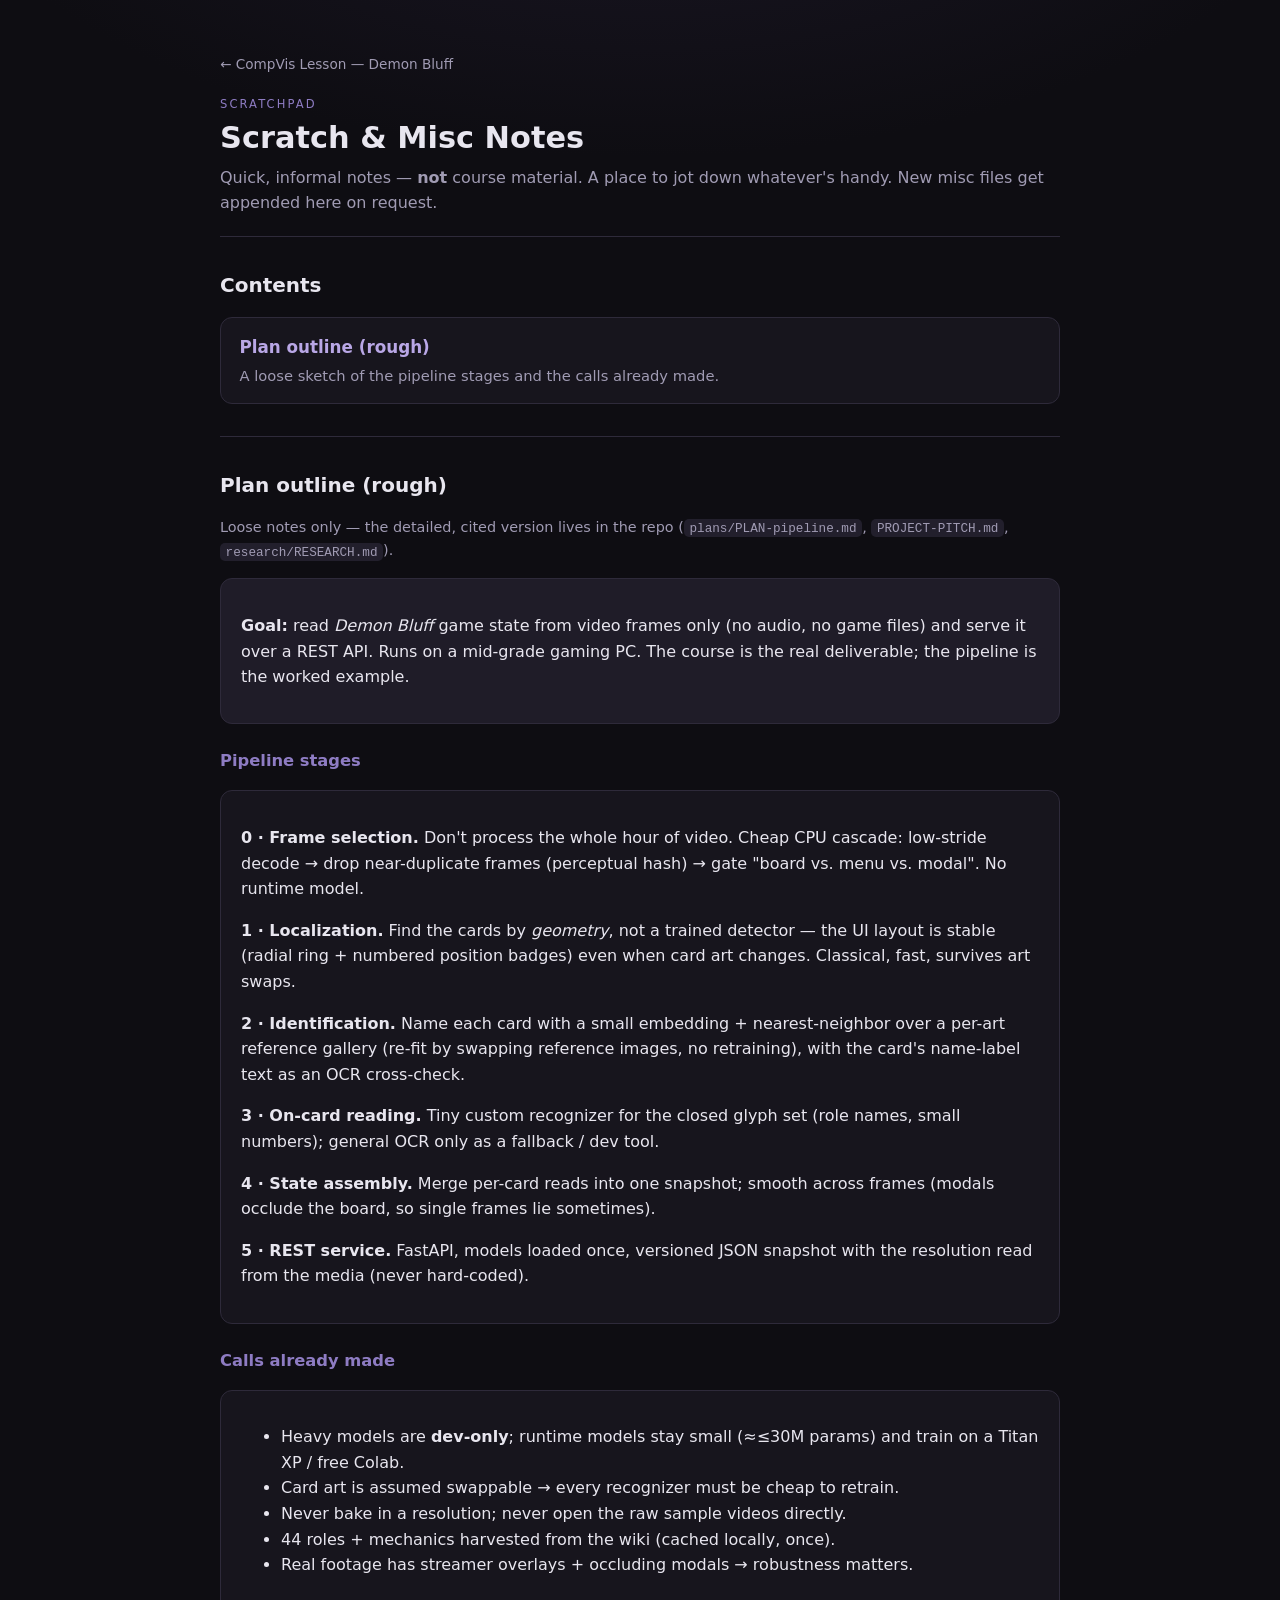
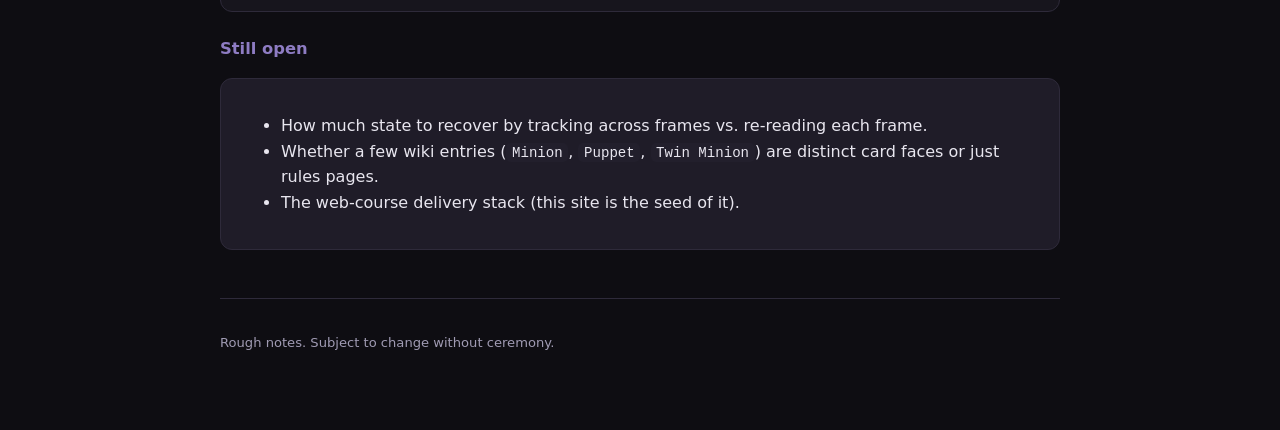
==== site/pages/notes.html @ 11912f87 "Initial commit: scaffold, wiki harvest, research pass, and web surface Bootstrap of the CompVis Less" ====
<!DOCTYPE html>
<html lang="en">
<head>
  <meta charset="utf-8" />
  <meta name="viewport" content="width=device-width, initial-scale=1" />
  <title>Scratch &amp; Misc Notes — CompVis Lesson</title>
  <meta name="description" content="Quick informal notes for the Demon Bluff CV lesson project." />
  <link rel="stylesheet" href="../assets/style.css" />
</head>
<body>
  <div class="wrap">
    <p class="crumb"><a href="../index.html">← CompVis Lesson — Demon Bluff</a></p>
    <header class="site">
      <p class="eyebrow">Scratchpad</p>
      <h1>Scratch &amp; Misc Notes</h1>
      <p class="tagline">Quick, informal notes — <strong>not</strong> course material. A place to
        jot down whatever's handy. New misc files get appended here on request.</p>
    </header>

    <h2>Contents</h2>
    <ul class="pages">
      <li><a class="title" href="#plan-outline">Plan outline (rough)</a>
        <div class="desc">A loose sketch of the pipeline stages and the calls already made.</div></li>
    </ul>

    <hr />

    <h2 id="plan-outline">Plan outline (rough)</h2>
    <p class="note">Loose notes only — the detailed, cited version lives in the repo
      (<code>plans/PLAN-pipeline.md</code>, <code>PROJECT-PITCH.md</code>, <code>research/RESEARCH.md</code>).</p>

    <div class="panel scratch">
      <p><strong>Goal:</strong> read <em>Demon Bluff</em> game state from video frames only (no audio,
        no game files) and serve it over a REST API. Runs on a mid-grade gaming PC. The course is the
        real deliverable; the pipeline is the worked example.</p>
    </div>

    <h3>Pipeline stages</h3>
    <div class="panel">
      <p><strong>0 · Frame selection.</strong> Don't process the whole hour of video. Cheap CPU
        cascade: low-stride decode → drop near-duplicate frames (perceptual hash) → gate
        "board vs. menu vs. modal". No runtime model.</p>
      <p><strong>1 · Localization.</strong> Find the cards by <em>geometry</em>, not a trained
        detector — the UI layout is stable (radial ring + numbered position badges) even when card
        art changes. Classical, fast, survives art swaps.</p>
      <p><strong>2 · Identification.</strong> Name each card with a small embedding + nearest-neighbor
        over a per-art reference gallery (re-fit by swapping reference images, no retraining), with
        the card's name-label text as an OCR cross-check.</p>
      <p><strong>3 · On-card reading.</strong> Tiny custom recognizer for the closed glyph set (role
        names, small numbers); general OCR only as a fallback / dev tool.</p>
      <p><strong>4 · State assembly.</strong> Merge per-card reads into one snapshot; smooth across
        frames (modals occlude the board, so single frames lie sometimes).</p>
      <p><strong>5 · REST service.</strong> FastAPI, models loaded once, versioned JSON snapshot with
        the resolution read from the media (never hard-coded).</p>
    </div>

    <h3>Calls already made</h3>
    <div class="panel">
      <ul>
        <li>Heavy models are <strong>dev-only</strong>; runtime models stay small
          (≈≤30M params) and train on a Titan XP / free Colab.</li>
        <li>Card art is assumed swappable → every recognizer must be cheap to retrain.</li>
        <li>Never bake in a resolution; never open the raw sample videos directly.</li>
        <li>44 roles + mechanics harvested from the wiki (cached locally, once).</li>
        <li>Real footage has streamer overlays + occluding modals → robustness matters.</li>
      </ul>
    </div>

    <h3>Still open</h3>
    <div class="panel scratch">
      <ul>
        <li>How much state to recover by tracking across frames vs. re-reading each frame.</li>
        <li>Whether a few wiki entries (<code>Minion</code>, <code>Puppet</code>, <code>Twin Minion</code>)
          are distinct card faces or just rules pages.</li>
        <li>The web-course delivery stack (this site is the seed of it).</li>
      </ul>
    </div>

    <footer class="site">
      <p>Rough notes. Subject to change without ceremony.</p>
    </footer>
  </div>
</body>
</html>
---- site/assets/style.css ----
/* CompVis Lesson — Demon Bluff : shared site styles.
   Served identically by the local dev server (utils/python/serve_site.py) and
   by GitHub Pages. All links are relative so the site works both at "/" (local)
   and at "/<repo>/" (project Pages subdirectory). */

:root {
  --bg: #0e0d12;
  --bg-panel: #17151d;
  --bg-panel-2: #1f1c28;
  --border: #2e2a3a;
  --text: #e8e6ef;
  --muted: #a09bb3;
  --accent: #c0392b;        /* demon red */
  --accent-2: #8e7cc3;      /* arcane violet */
  --link: #b9a7e6;
  --radius: 12px;
  --maxw: 880px;
  font-size: 16px;
}

* { box-sizing: border-box; }

body {
  margin: 0;
  background: radial-gradient(1200px 600px at 50% -10%, #1b1726 0%, var(--bg) 60%);
  color: var(--text);
  font-family: system-ui, -apple-system, "Segoe UI", Roboto, sans-serif;
  line-height: 1.6;
}

.wrap { max-width: var(--maxw); margin: 0 auto; padding: 2.5rem 1.25rem 4rem; }

header.site {
  border-bottom: 1px solid var(--border);
  padding-bottom: 1.25rem;
  margin-bottom: 1.75rem;
}
header.site .eyebrow {
  text-transform: uppercase;
  letter-spacing: 0.18em;
  font-size: 0.72rem;
  color: var(--accent-2);
  margin: 0 0 0.4rem;
}
header.site h1 { margin: 0; font-size: 1.9rem; line-height: 1.2; }
header.site p.tagline { color: var(--muted); margin: 0.5rem 0 0; }

a { color: var(--link); text-decoration: none; }
a:hover { text-decoration: underline; }

.crumb { font-size: 0.85rem; color: var(--muted); margin-bottom: 1.25rem; }
.crumb a { color: var(--muted); }

h2 { font-size: 1.25rem; margin: 2rem 0 0.75rem; }
h3 { font-size: 1.02rem; margin: 1.5rem 0 0.4rem; color: var(--accent-2); }

ul.pages { list-style: none; padding: 0; margin: 1rem 0 0; display: grid; gap: 0.85rem; }
ul.pages li {
  background: var(--bg-panel);
  border: 1px solid var(--border);
  border-radius: var(--radius);
  padding: 1rem 1.15rem;
  transition: border-color 0.15s ease, transform 0.15s ease;
}
ul.pages li:hover { border-color: var(--accent-2); transform: translateY(-1px); }
ul.pages li a.title { font-weight: 600; font-size: 1.05rem; }
ul.pages li .desc { color: var(--muted); font-size: 0.92rem; margin-top: 0.2rem; }
ul.pages li .tag {
  display: inline-block; font-size: 0.68rem; text-transform: uppercase;
  letter-spacing: 0.08em; color: var(--muted);
  border: 1px solid var(--border); border-radius: 999px;
  padding: 0.05rem 0.55rem; margin-left: 0.5rem; vertical-align: middle;
}

.panel {
  background: var(--bg-panel);
  border: 1px solid var(--border);
  border-radius: var(--radius);
  padding: 1.1rem 1.25rem;
  margin: 1rem 0;
}
.panel.scratch { background: var(--bg-panel-2); }

.note { color: var(--muted); font-size: 0.9rem; }
code, pre { font-family: ui-monospace, "Cascadia Code", Consolas, monospace; }
code { background: #221f2c; padding: 0.1rem 0.35rem; border-radius: 5px; font-size: 0.88em; }
pre { background: #221f2c; border: 1px solid var(--border); border-radius: 8px; padding: 0.9rem 1rem; overflow-x: auto; }

hr { border: none; border-top: 1px solid var(--border); margin: 2rem 0; }

footer.site {
  margin-top: 3rem; padding-top: 1.25rem; border-top: 1px solid var(--border);
  color: var(--muted); font-size: 0.82rem;
}
.status-dot { color: var(--accent); }
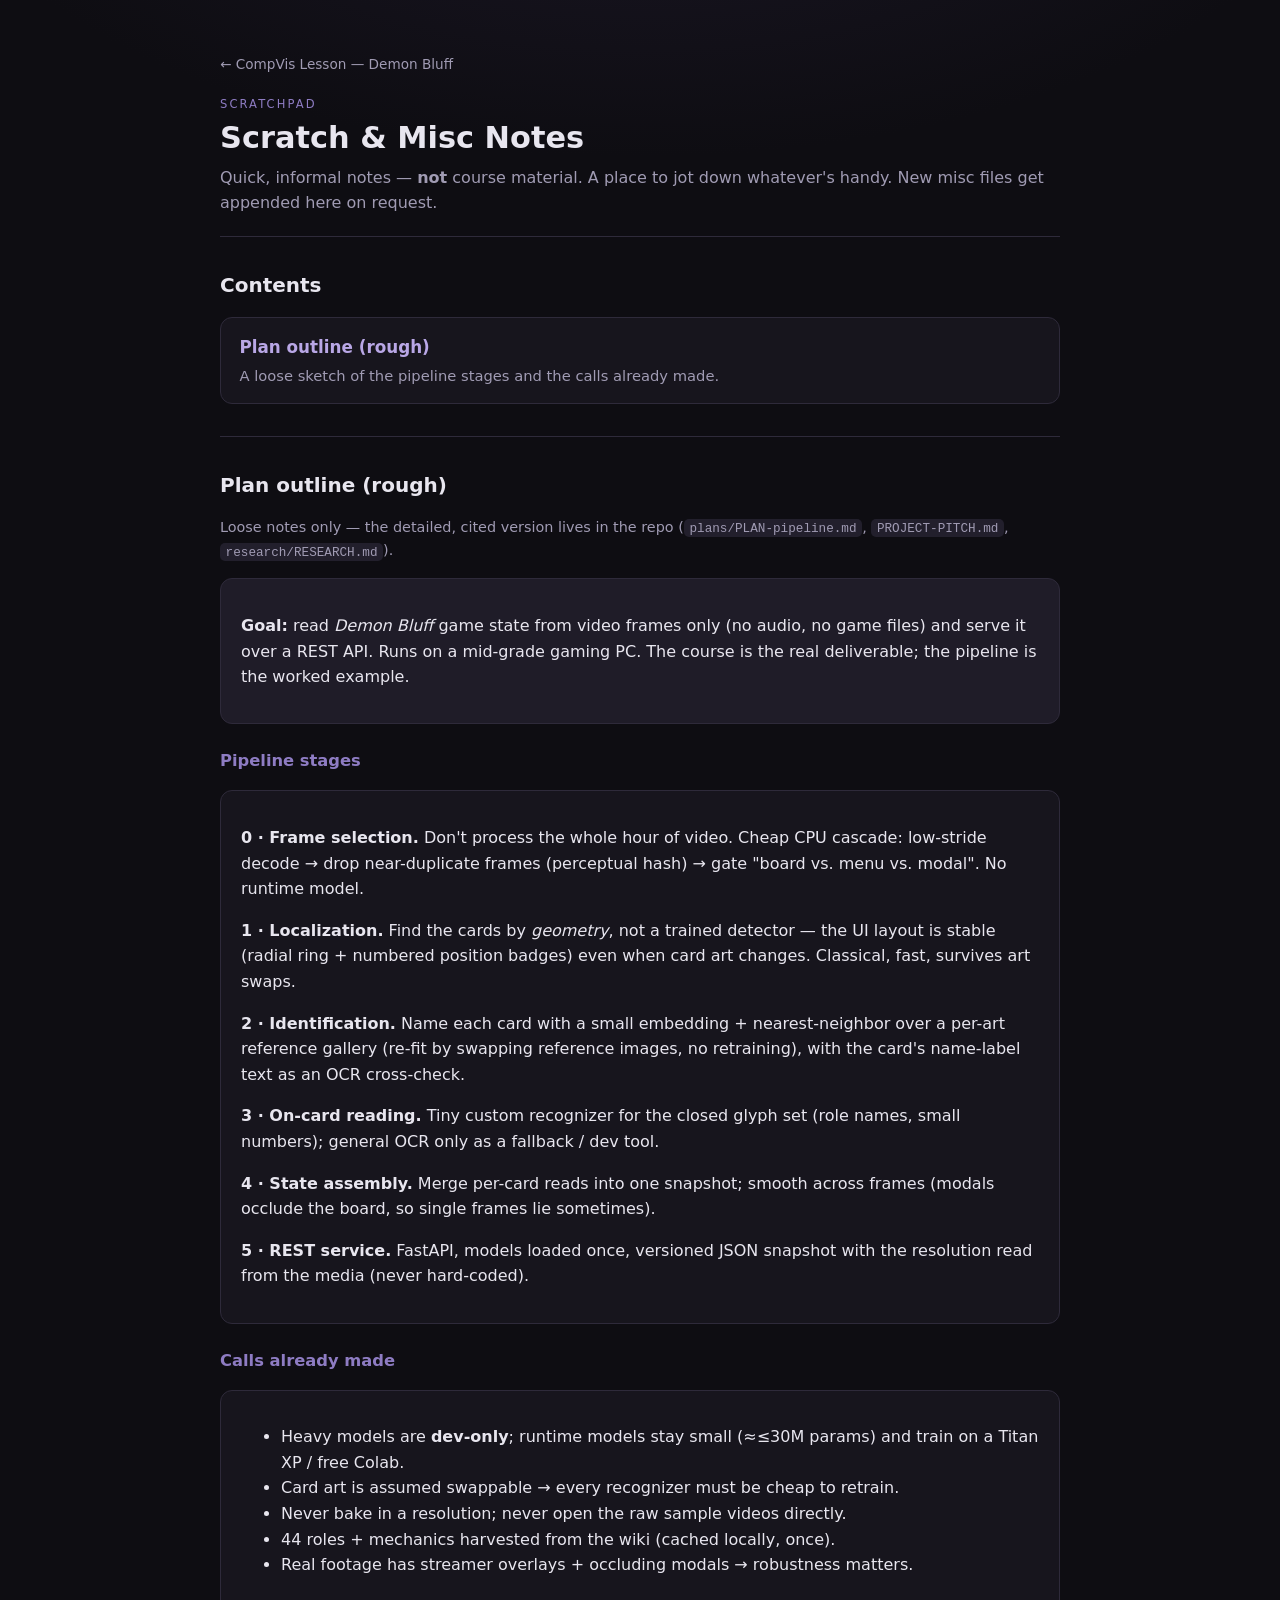
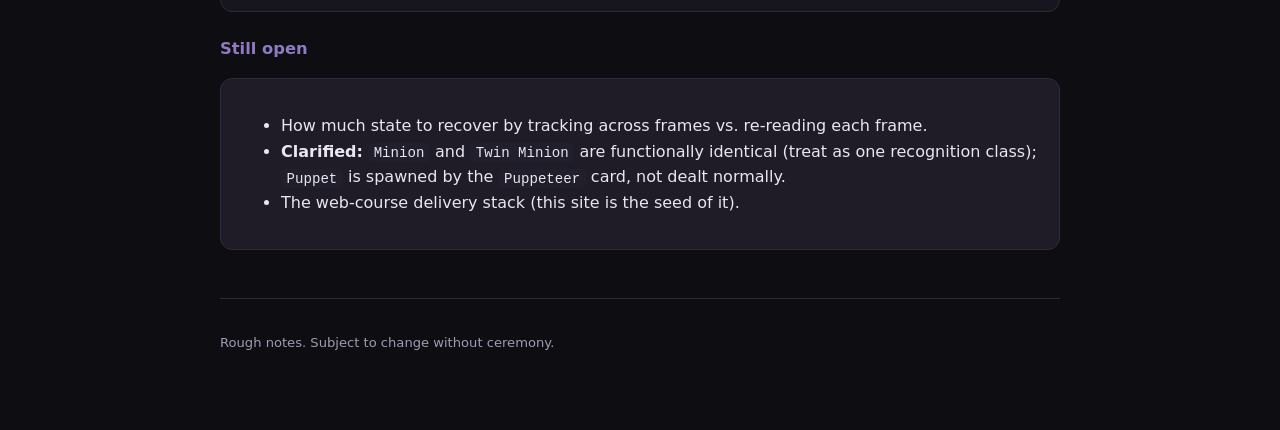
==== commit 6645ef9a: "Add Claude launcher; record Minion/Puppet/Twin Minion clarification - .claude/launch.json: Claude Co" ====
--- a/site/pages/notes.html
+++ b/site/pages/notes.html
@@ -70,8 +70,9 @@
     <div class="panel scratch">
       <ul>
         <li>How much state to recover by tracking across frames vs. re-reading each frame.</li>
-        <li>Whether a few wiki entries (<code>Minion</code>, <code>Puppet</code>, <code>Twin Minion</code>)
-          are distinct card faces or just rules pages.</li>
+        <li><strong>Clarified:</strong> <code>Minion</code> and <code>Twin Minion</code> are
+          functionally identical (treat as one recognition class); <code>Puppet</code> is spawned by
+          the <code>Puppeteer</code> card, not dealt normally.</li>
         <li>The web-course delivery stack (this site is the seed of it).</li>
       </ul>
     </div>
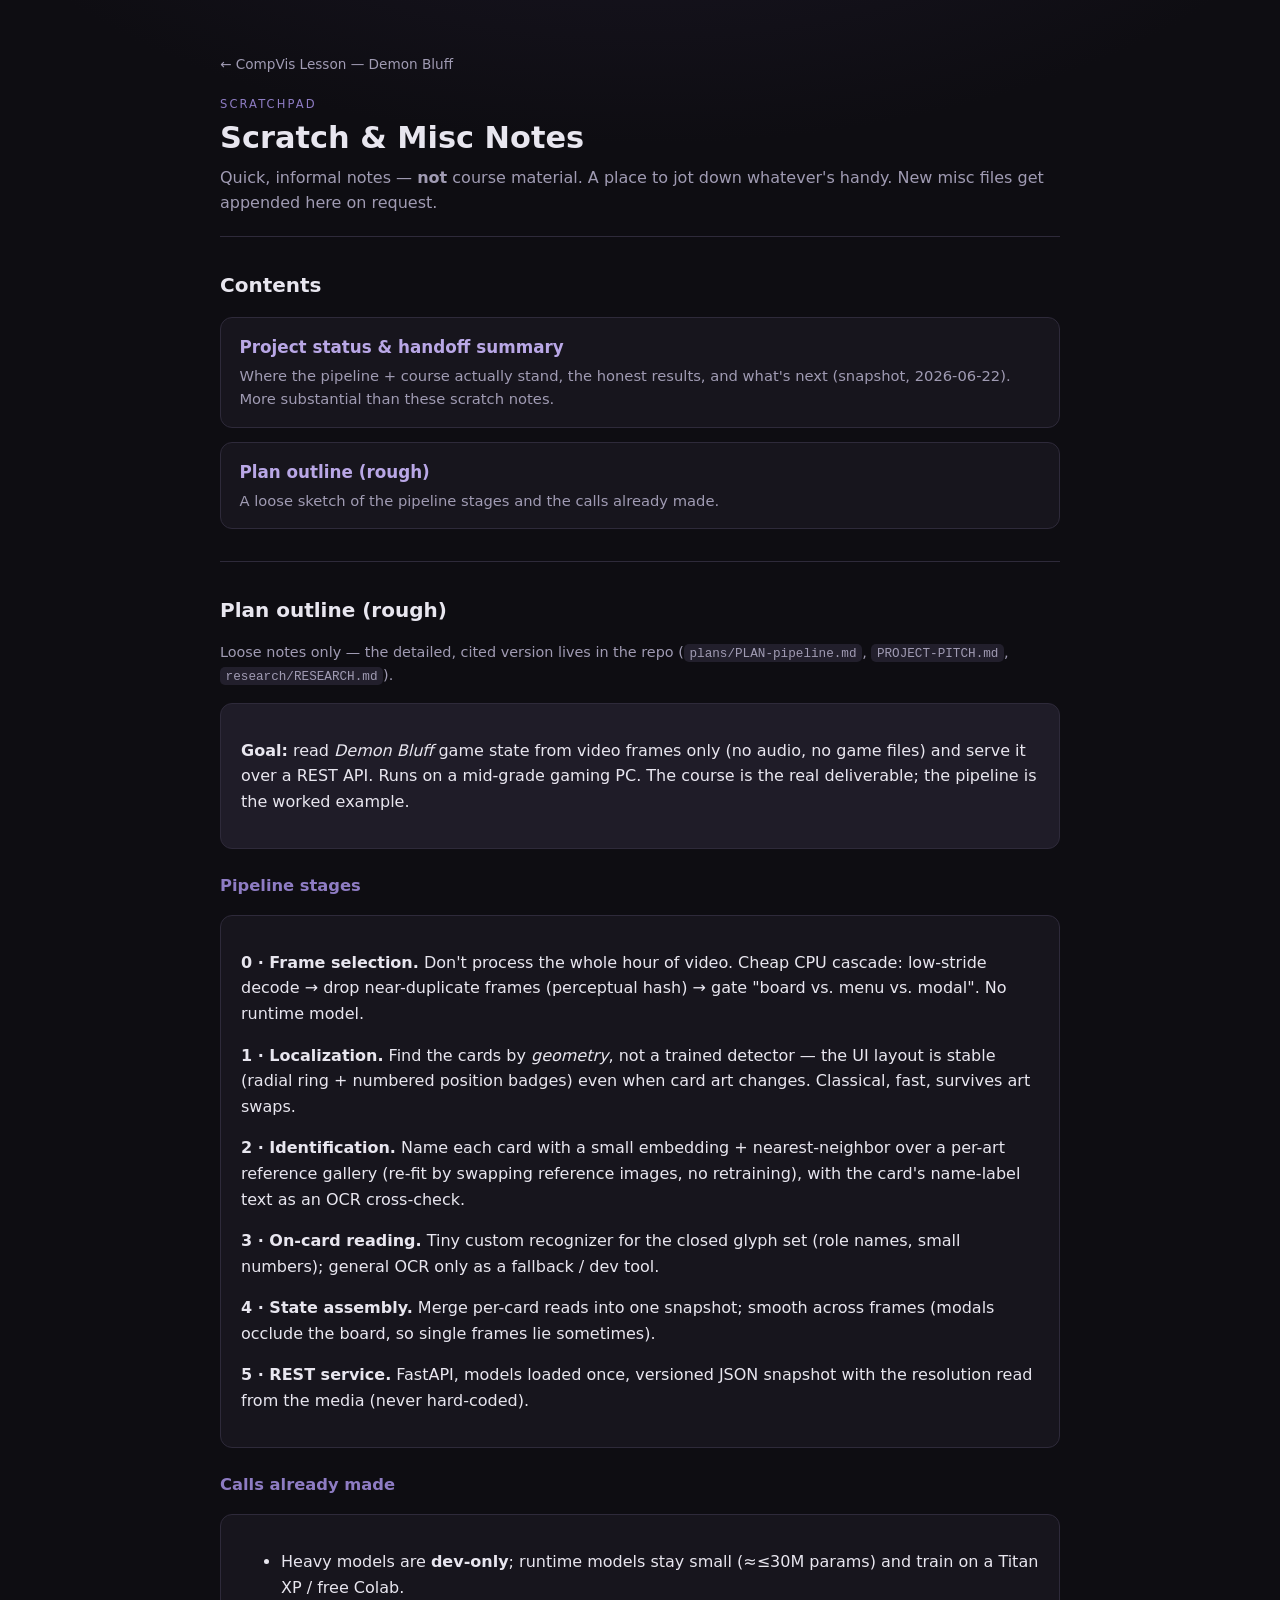
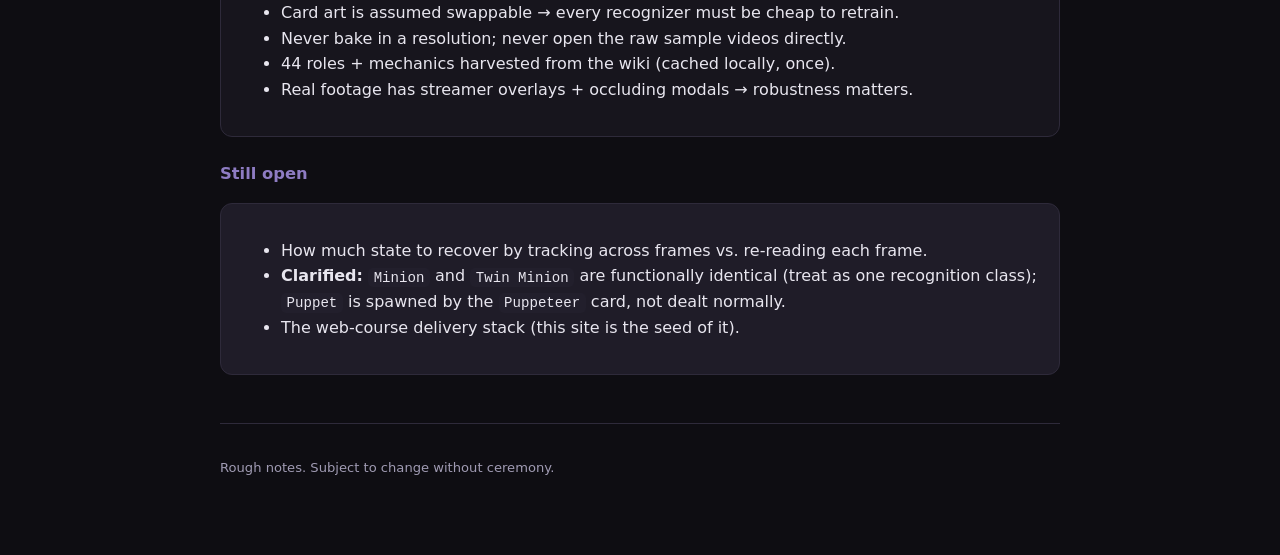
==== commit 4e66d34c: "Handoff: reconcile PLAN-pipeline to reality + publish a status page PLAN-pipeline.md had drifted (St" ====
--- a/site/pages/notes.html
+++ b/site/pages/notes.html
@@ -19,6 +19,9 @@
 
     <h2>Contents</h2>
     <ul class="pages">
+      <li><a class="title" href="status.html">Project status &amp; handoff summary</a>
+        <div class="desc">Where the pipeline + course actually stand, the honest results, and what's
+          next (snapshot, 2026-06-22). More substantial than these scratch notes.</div></li>
       <li><a class="title" href="#plan-outline">Plan outline (rough)</a>
         <div class="desc">A loose sketch of the pipeline stages and the calls already made.</div></li>
     </ul>
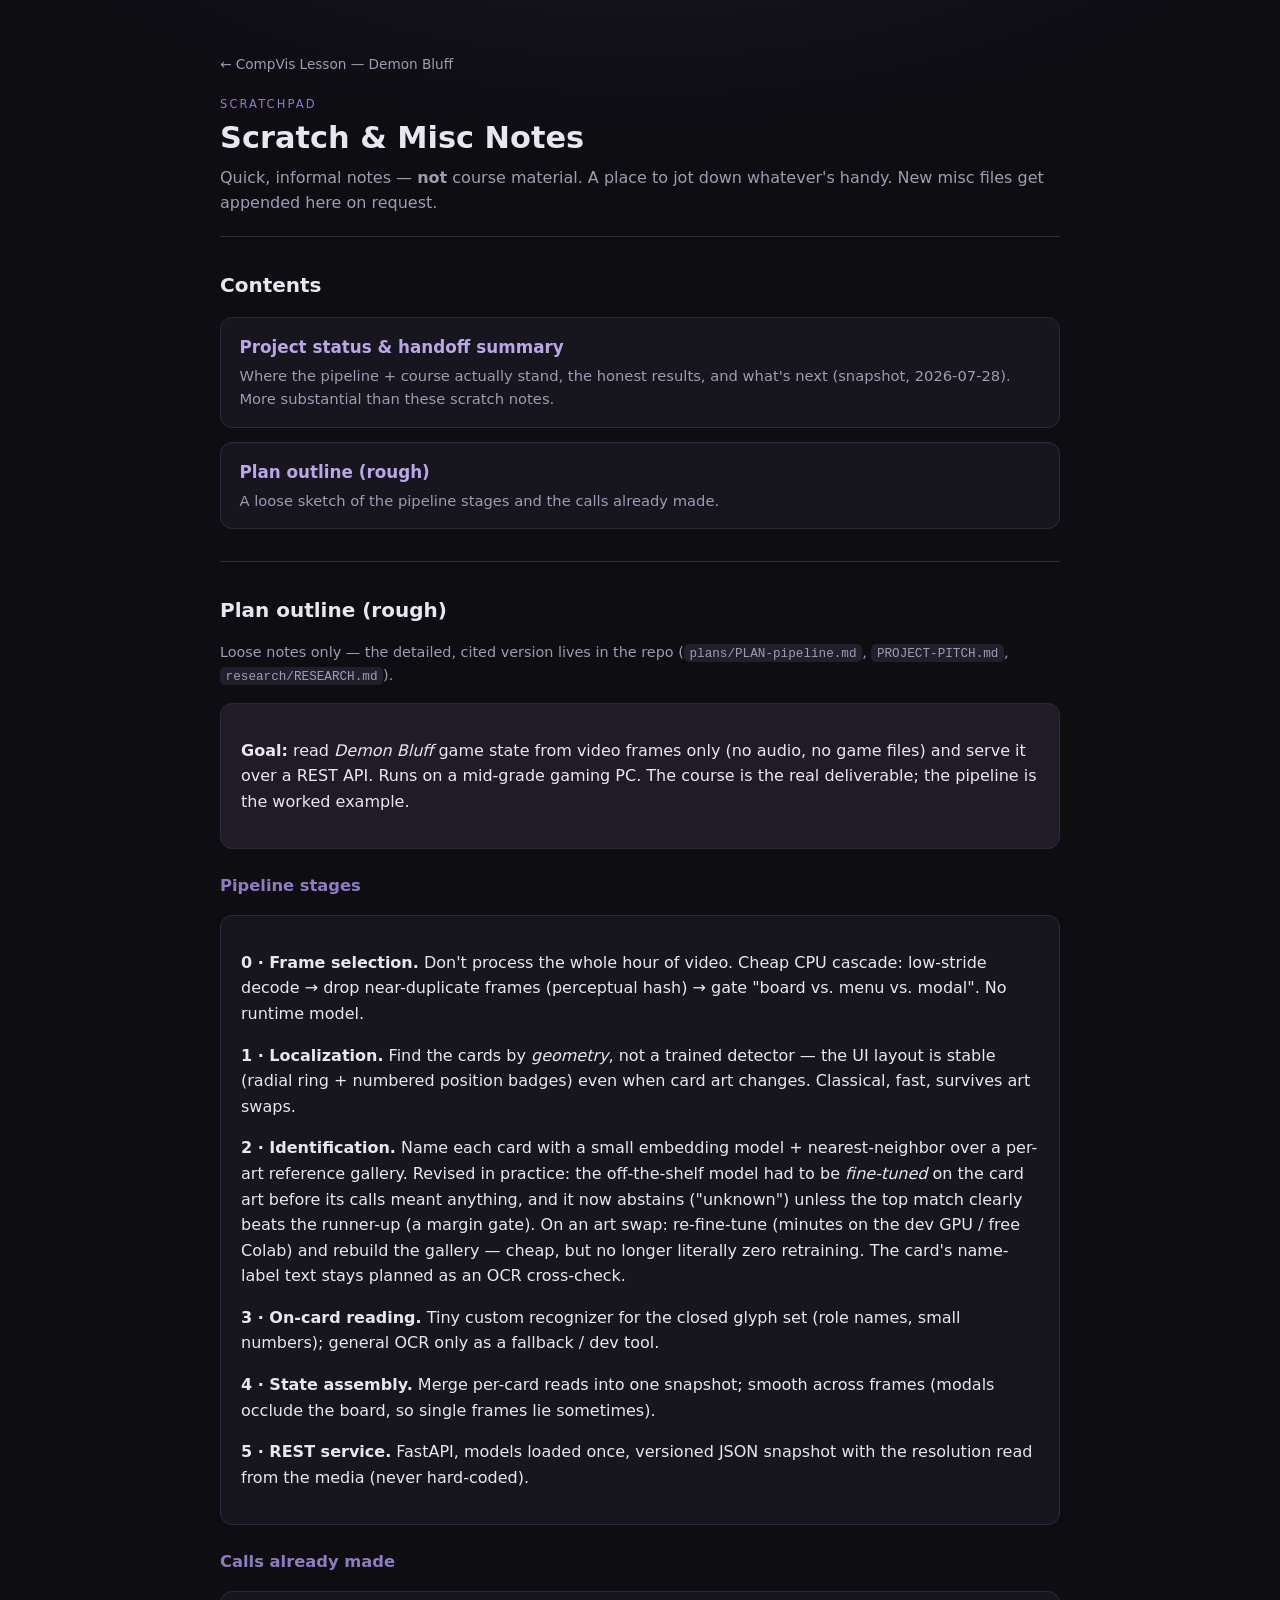
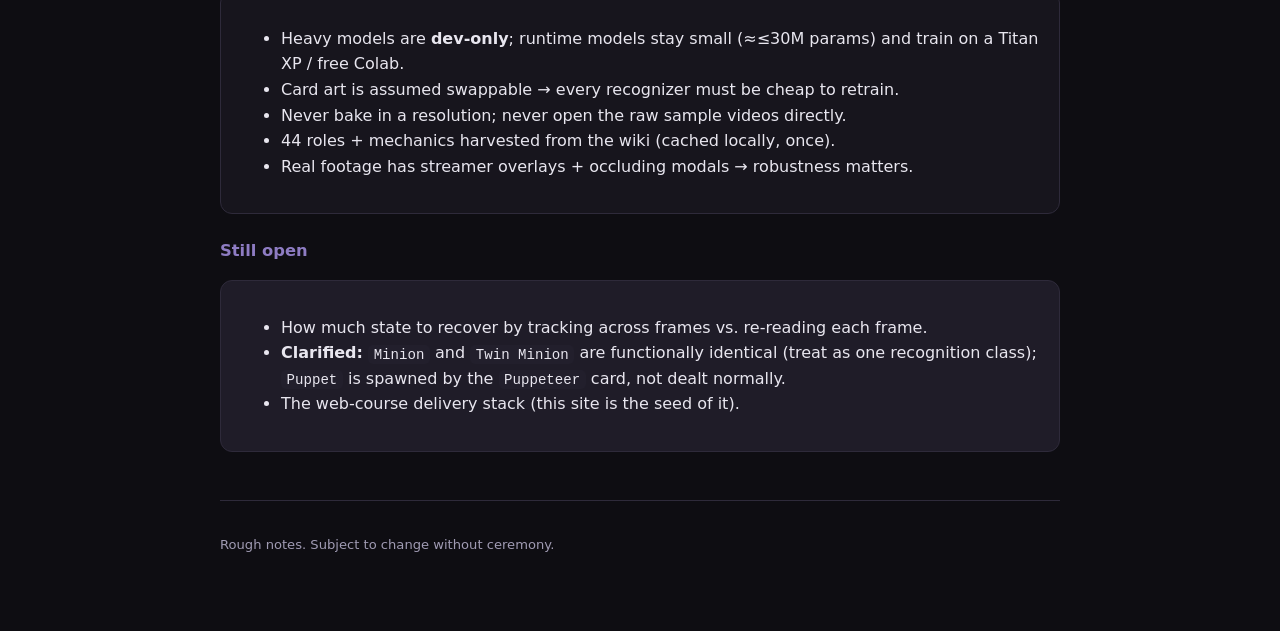
==== commit 152ef35c: "chore(sync): post-audit full-tier resync — docs match shipped code Four-agent audit after ~5 weeks i" ====
--- a/site/pages/notes.html
+++ b/site/pages/notes.html
@@ -21,7 +21,7 @@
     <ul class="pages">
       <li><a class="title" href="status.html">Project status &amp; handoff summary</a>
         <div class="desc">Where the pipeline + course actually stand, the honest results, and what's
-          next (snapshot, 2026-06-22). More substantial than these scratch notes.</div></li>
+          next (snapshot, 2026-07-28). More substantial than these scratch notes.</div></li>
       <li><a class="title" href="#plan-outline">Plan outline (rough)</a>
         <div class="desc">A loose sketch of the pipeline stages and the calls already made.</div></li>
     </ul>
@@ -46,9 +46,13 @@
       <p><strong>1 · Localization.</strong> Find the cards by <em>geometry</em>, not a trained
         detector — the UI layout is stable (radial ring + numbered position badges) even when card
         art changes. Classical, fast, survives art swaps.</p>
-      <p><strong>2 · Identification.</strong> Name each card with a small embedding + nearest-neighbor
-        over a per-art reference gallery (re-fit by swapping reference images, no retraining), with
-        the card's name-label text as an OCR cross-check.</p>
+      <p><strong>2 · Identification.</strong> Name each card with a small embedding model +
+        nearest-neighbor over a per-art reference gallery. Revised in practice: the off-the-shelf
+        model had to be <em>fine-tuned</em> on the card art before its calls meant anything, and it
+        now abstains ("unknown") unless the top match clearly beats the runner-up (a margin gate).
+        On an art swap: re-fine-tune (minutes on the dev GPU / free Colab) and rebuild the gallery —
+        cheap, but no longer literally zero retraining. The card's name-label text stays planned as
+        an OCR cross-check.</p>
       <p><strong>3 · On-card reading.</strong> Tiny custom recognizer for the closed glyph set (role
         names, small numbers); general OCR only as a fallback / dev tool.</p>
       <p><strong>4 · State assembly.</strong> Merge per-card reads into one snapshot; smooth across
